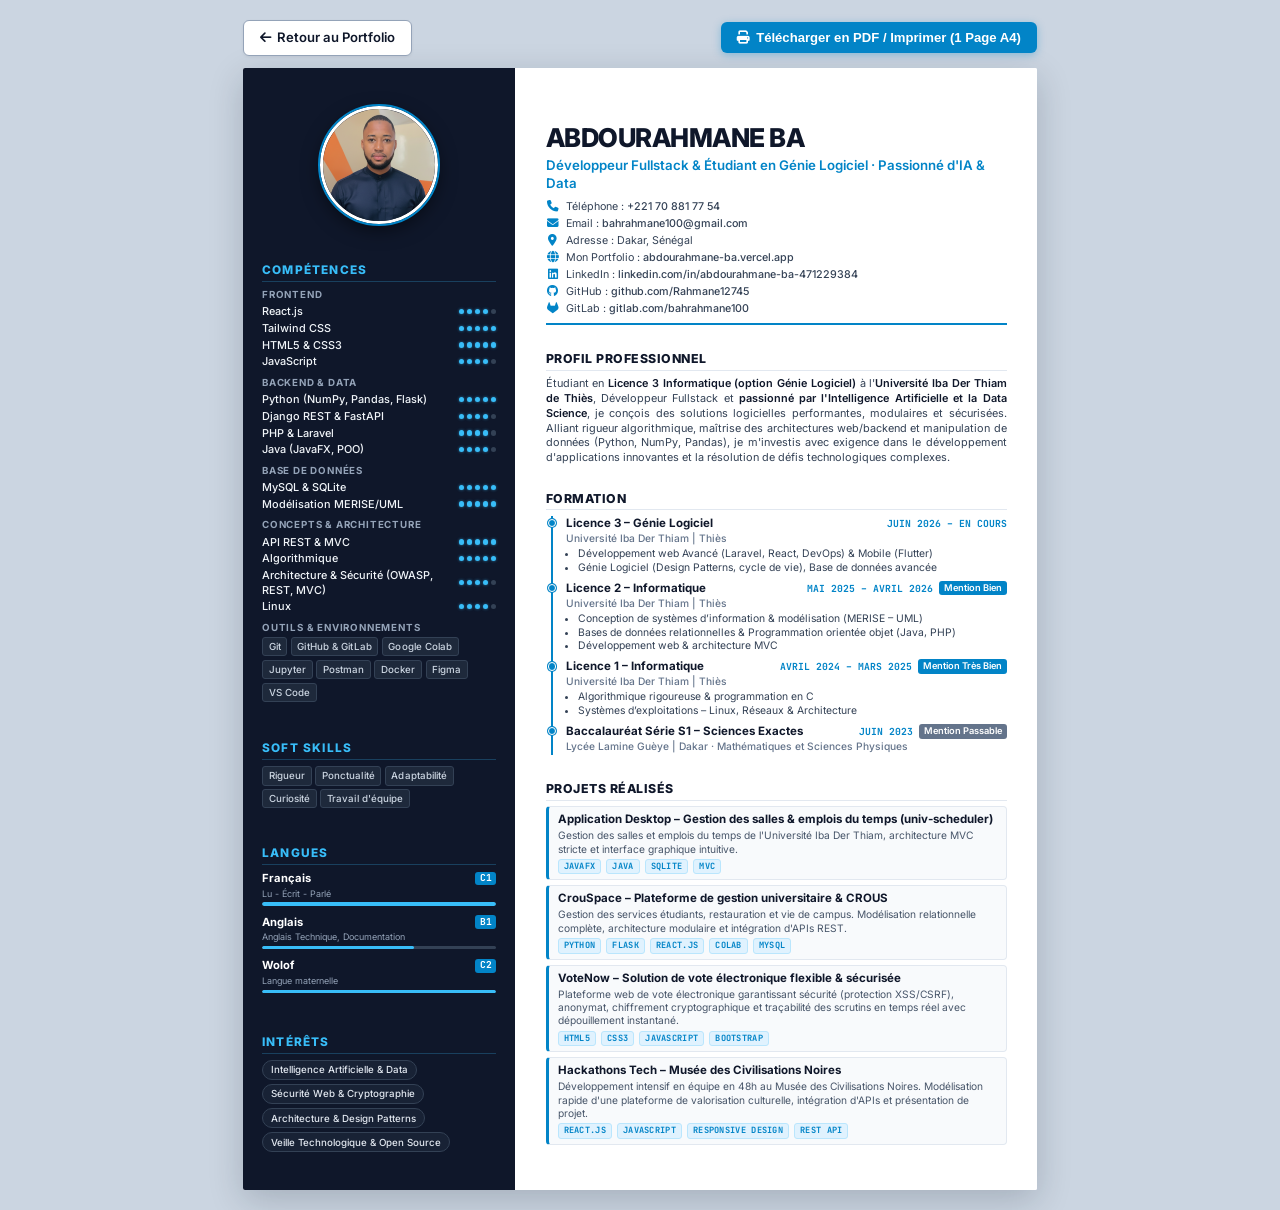
==== rah1.html @ ac7d67fc "Enhance CV and portfolio with Python NumPy/Pandas, AI & Data Science passion for Campus France" ====
<!DOCTYPE html>
<html lang="fr">
<head>
  <meta charset="UTF-8">
  <meta name="viewport" content="width=device-width, initial-scale=1.0">
  <title>CV — Abdourahmane Ba | Développeur Fullstack & Génie Logiciel</title>
  <link rel="preconnect" href="https://fonts.googleapis.com">
  <link rel="preconnect" href="https://fonts.gstatic.com" crossorigin>
  <link href="https://fonts.googleapis.com/css2?family=Inter:wght@300;400;500;600;700;800&family=JetBrains+Mono:wght@400;500;600&display=swap" rel="stylesheet">
  <link rel="stylesheet" href="https://cdnjs.cloudflare.com/ajax/libs/font-awesome/6.4.0/css/all.min.css">
  <link rel="stylesheet" href="rah1.css">
</head>
<body>

  <!-- Barre d'actions rapides (Non visible à l'impression) -->
  <aside class="no-print action-bar">
    <a href="index.html" class="action-btn back-btn"><i class="fas fa-arrow-left"></i> Retour au Portfolio</a>
    <button onclick="window.print()" class="action-btn print-btn"><i class="fas fa-print"></i> Télécharger en PDF / Imprimer (1 Page A4)</button>
  </aside>

  <!-- FEUILLE STRICTE FORMAT A4 (1 PAGE EXACTE) -->
  <div class="cv-page">
    
    <!-- ==================== COLONNE GAUCHE (SIDEBAR SOMBRE) ==================== -->
    <aside class="cv-sidebar">
      
      <!-- Photo de profil -->
      <div class="sidebar-photo-container">
        <img src="Gemini_Generated_Image_crycsicrycsicryc.png" alt="Photo de profil d'Abdourahmane Ba" class="sidebar-photo">
      </div>

      <!-- SECTION COMPÉTENCES -->
      <section class="sidebar-section">
        <h3 class="sidebar-title">COMPÉTENCES</h3>
        
        <!-- Frontend -->
        <div class="skill-category">
          <h4 class="category-title">FRONTEND</h4>
          <div class="skill-item">
            <span class="skill-name">React.js</span>
            <div class="skill-dots">
              <span class="dot filled"></span><span class="dot filled"></span><span class="dot filled"></span><span class="dot filled"></span><span class="dot"></span>
            </div>
          </div>
          <div class="skill-item">
            <span class="skill-name">Tailwind CSS</span>
            <div class="skill-dots">
              <span class="dot filled"></span><span class="dot filled"></span><span class="dot filled"></span><span class="dot filled"></span><span class="dot filled"></span>
            </div>
          </div>
          <div class="skill-item">
            <span class="skill-name">HTML5 & CSS3</span>
            <div class="skill-dots">
              <span class="dot filled"></span><span class="dot filled"></span><span class="dot filled"></span><span class="dot filled"></span><span class="dot filled"></span>
            </div>
          </div>
          <div class="skill-item">
            <span class="skill-name">JavaScript</span>
            <div class="skill-dots">
              <span class="dot filled"></span><span class="dot filled"></span><span class="dot filled"></span><span class="dot filled"></span><span class="dot"></span>
            </div>
          </div>
        </div>

        <!-- Backend -->
        <div class="skill-category">
          <h4 class="category-title">BACKEND &amp; DATA</h4>
          <div class="skill-item">
            <span class="skill-name">Python (NumPy, Pandas, Flask)</span>
            <div class="skill-dots">
              <span class="dot filled"></span><span class="dot filled"></span><span class="dot filled"></span><span class="dot filled"></span><span class="dot filled"></span>
            </div>
          </div>
          <div class="skill-item">
            <span class="skill-name">Django REST &amp; FastAPI</span>
            <div class="skill-dots">
              <span class="dot filled"></span><span class="dot filled"></span><span class="dot filled"></span><span class="dot filled"></span><span class="dot"></span>
            </div>
          </div>
          <div class="skill-item">
            <span class="skill-name">PHP &amp; Laravel</span>
            <div class="skill-dots">
              <span class="dot filled"></span><span class="dot filled"></span><span class="dot filled"></span><span class="dot filled"></span><span class="dot"></span>
            </div>
          </div>
          <div class="skill-item">
            <span class="skill-name">Java (JavaFX, POO)</span>
            <div class="skill-dots">
              <span class="dot filled"></span><span class="dot filled"></span><span class="dot filled"></span><span class="dot filled"></span><span class="dot"></span>
            </div>
          </div>
        </div>

        <!-- Base de données -->
        <div class="skill-category">
          <h4 class="category-title">BASE DE DONNÉES</h4>
          <div class="skill-item">
            <span class="skill-name">MySQL &amp; SQLite</span>
            <div class="skill-dots">
              <span class="dot filled"></span><span class="dot filled"></span><span class="dot filled"></span><span class="dot filled"></span><span class="dot filled"></span>
            </div>
          </div>
          <div class="skill-item">
            <span class="skill-name">Modélisation MERISE/UML</span>
            <div class="skill-dots">
              <span class="dot filled"></span><span class="dot filled"></span><span class="dot filled"></span><span class="dot filled"></span><span class="dot filled"></span>
            </div>
          </div>
        </div>

        <!-- Concepts & Architecture -->
        <div class="skill-category">
          <h4 class="category-title">CONCEPTS &amp; ARCHITECTURE</h4>
          <div class="skill-item">
            <span class="skill-name">API REST &amp; MVC</span>
            <div class="skill-dots">
              <span class="dot filled"></span><span class="dot filled"></span><span class="dot filled"></span><span class="dot filled"></span><span class="dot filled"></span>
            </div>
          </div>
          <div class="skill-item">
            <span class="skill-name">Algorithmique</span>
            <div class="skill-dots">
              <span class="dot filled"></span><span class="dot filled"></span><span class="dot filled"></span><span class="dot filled"></span><span class="dot filled"></span>
            </div>
          </div>
          <div class="skill-item">
            <span class="skill-name">Architecture &amp; Sécurité (OWASP, REST, MVC)</span>
            <div class="skill-dots">
              <span class="dot filled"></span><span class="dot filled"></span><span class="dot filled"></span><span class="dot filled"></span><span class="dot"></span>
            </div>
          </div>
          <div class="skill-item">
            <span class="skill-name">Linux</span>
            <div class="skill-dots">
              <span class="dot filled"></span><span class="dot filled"></span><span class="dot filled"></span><span class="dot filled"></span><span class="dot"></span>
            </div>
          </div>
        </div>

        <!-- Outils & Environnements -->
        <div class="skill-category">
          <h4 class="category-title">OUTILS &amp; ENVIRONNEMENTS</h4>
          <div class="tags-cloud">
            <span class="tag-pill">Git</span>
            <span class="tag-pill">GitHub &amp; GitLab</span>
            <span class="tag-pill">Google Colab</span>
            <span class="tag-pill">Jupyter</span>
            <span class="tag-pill">Postman</span>
            <span class="tag-pill">Docker</span>
            <span class="tag-pill">Figma</span>
            <span class="tag-pill">VS Code</span>
          </div>
        </div>
      </section>

      <!-- SECTION SOFT SKILLS -->
      <section class="sidebar-section">
        <h3 class="sidebar-title">SOFT SKILLS</h3>
        <div class="tags-cloud">
          <span class="tag-pill">Rigueur</span>
          <span class="tag-pill">Ponctualité</span>
          <span class="tag-pill">Adaptabilité</span>
          <span class="tag-pill">Curiosité</span>
          <span class="tag-pill">Travail d'équipe</span>
        </div>
      </section>

      <!-- SECTION LANGUES -->
      <section class="sidebar-section">
        <h3 class="sidebar-title">LANGUES</h3>
        <div class="lang-block">
          <div class="lang-top">
            <span class="lang-name">Français</span>
            <span class="lang-badge">C1</span>
          </div>
          <span class="lang-sub">Lu - Écrit - Parlé</span>
          <div class="lang-bar"><div class="lang-fill" style="width: 100%;"></div></div>
        </div>

        <div class="lang-block">
          <div class="lang-top">
            <span class="lang-name">Anglais</span>
            <span class="lang-badge">B1</span>
          </div>
          <span class="lang-sub">Anglais Technique, Documentation</span>
          <div class="lang-bar"><div class="lang-fill" style="width: 65%;"></div></div>
        </div>

        <div class="lang-block">
          <div class="lang-top">
            <span class="lang-name">Wolof</span>
            <span class="lang-badge">C2</span>
          </div>
          <span class="lang-sub">Langue maternelle</span>
          <div class="lang-bar"><div class="lang-fill" style="width: 100%;"></div></div>
        </div>
      </section>

      <!-- SECTION INTÉRÊTS -->
      <section class="sidebar-section">
        <h3 class="sidebar-title">INTÉRÊTS</h3>
        <div class="tags-cloud-oval">
          <span class="tag-oval">Intelligence Artificielle &amp; Data</span>
          <span class="tag-oval">Sécurité Web &amp; Cryptographie</span>
          <span class="tag-oval">Architecture &amp; Design Patterns</span>
          <span class="tag-oval">Veille Technologique &amp; Open Source</span>
        </div>
      </section>

    </aside>

    <!-- ==================== COLONNE DROITE (CONTENU BLANC) ==================== -->
    <main class="cv-main">
      
      <!-- EN-TÊTE DU CV -->
      <header class="cv-header">
        <h1 class="header-name">ABDOURAHMANE BA</h1>
        <h2 class="header-title">Développeur Fullstack &amp; Étudiant en Génie Logiciel · Passionné d'IA &amp; Data</h2>
        
        <div class="contact-list">
          <div class="contact-entry">
            <i class="fas fa-phone"></i>
            <span>Téléphone : <a href="tel:+221708817754">+221 70 881 77 54</a></span>
          </div>
          <div class="contact-entry">
            <i class="fas fa-envelope"></i>
            <span>Email : <a href="mailto:bahrahmane100@gmail.com">bahrahmane100@gmail.com</a></span>
          </div>
          <div class="contact-entry">
            <i class="fas fa-map-marker-alt"></i>
            <span>Adresse : Dakar, Sénégal</span>
          </div>
          <div class="contact-entry">
            <i class="fas fa-globe"></i>
            <span>Mon Portfolio : <a href="https://abdourahmane-ba.vercel.app" target="_blank" rel="noopener noreferrer">abdourahmane-ba.vercel.app</a></span>
          </div>
          <div class="contact-entry">
            <i class="fab fa-linkedin"></i>
            <span>LinkedIn : <a href="https://www.linkedin.com/in/abdourahmane-ba-471229384" target="_blank" rel="noopener noreferrer">linkedin.com/in/abdourahmane-ba-471229384</a></span>
          </div>
          <div class="contact-entry">
            <i class="fab fa-github"></i>
            <span>GitHub : <a href="https://github.com/Rahmane12745" target="_blank" rel="noopener noreferrer">github.com/Rahmane12745</a></span>
          </div>
          <div class="contact-entry">
            <i class="fab fa-gitlab"></i>
            <span>GitLab : <a href="https://gitlab.com/bahrahmane100" target="_blank" rel="noopener noreferrer">gitlab.com/bahrahmane100</a></span>
          </div>
        </div>
      </header>

      <!-- SECTION PROFIL PROFESSIONNEL -->
      <section class="main-section">
        <h3 class="main-section-title">PROFIL PROFESSIONNEL</h3>
        <p class="profil-text">
          Étudiant en <strong>Licence 3 Informatique (option Génie Logiciel)</strong> à l'<strong>Université Iba Der Thiam de Thiès</strong>, Développeur Fullstack et <strong>passionné par l'Intelligence Artificielle et la Data Science</strong>, je conçois des solutions logicielles performantes, modulaires et sécurisées. Alliant rigueur algorithmique, maîtrise des architectures web/backend et manipulation de données (Python, NumPy, Pandas), je m'investis avec exigence dans le développement d'applications innovantes et la résolution de défis technologiques complexes.
        </p>
      </section>

      <!-- SECTION FORMATION -->
      <section class="main-section">
        <h3 class="main-section-title">FORMATION</h3>
        <div class="timeline-tree">
          
          <!-- L3 -->
          <div class="tree-item">
            <div class="tree-bullet"></div>
            <div class="tree-header">
              <h4 class="tree-title">Licence 3 – Génie Logiciel</h4>
              <span class="tree-date">JUIN 2026 – EN COURS</span>
            </div>
            <span class="tree-school">Université Iba Der Thiam | Thiès</span>
            <ul class="tree-list">
              <li>Développement web Avancé (Laravel, React, DevOps) & Mobile (Flutter)</li>
              <li>Génie Logiciel (Design Patterns, cycle de vie), Base de données avancée</li>
            </ul>
          </div>

          <!-- L2 -->
          <div class="tree-item">
            <div class="tree-bullet"></div>
            <div class="tree-header">
              <h4 class="tree-title">Licence 2 – Informatique</h4>
              <div class="tree-right-info">
                <span class="tree-date">MAI 2025 – AVRIL 2026</span>
                <span class="badge-mention">Mention Bien</span>
              </div>
            </div>
            <span class="tree-school">Université Iba Der Thiam | Thiès</span>
            <ul class="tree-list">
              <li>Conception de systèmes d’information & modélisation (MERISE – UML)</li>
              <li>Bases de données relationnelles & Programmation orientée objet (Java, PHP)</li>
              <li>Développement web & architecture MVC</li>
            </ul>
          </div>

          <!-- L1 -->
          <div class="tree-item">
            <div class="tree-bullet"></div>
            <div class="tree-header">
              <h4 class="tree-title">Licence 1 – Informatique</h4>
              <div class="tree-right-info">
                <span class="tree-date">AVRIL 2024 – MARS 2025</span>
                <span class="badge-mention">Mention Très Bien</span>
              </div>
            </div>
            <span class="tree-school">Université Iba Der Thiam | Thiès</span>
            <ul class="tree-list">
              <li>Algorithmique rigoureuse & programmation en C</li>
              <li>Systèmes d’exploitations – Linux, Réseaux & Architecture</li>
            </ul>
          </div>

          <!-- BAC -->
          <div class="tree-item">
            <div class="tree-bullet"></div>
            <div class="tree-header">
              <h4 class="tree-title">Baccalauréat Série S1 – Sciences Exactes</h4>
              <div class="tree-right-info">
                <span class="tree-date">JUIN 2023</span>
                <span class="badge-mention badge-passable">Mention Passable</span>
              </div>
            </div>
            <span class="tree-school">Lycée Lamine Guèye | Dakar · Mathématiques et Sciences Physiques</span>
          </div>

        </div>
      </section>

      <!-- SECTION PROJETS RÉALISÉS -->
      <section class="main-section">
        <h3 class="main-section-title">PROJETS RÉALISÉS</h3>
        <div class="projects-list">
          
          <!-- Projet 1: univ-scheduler -->
          <div class="project-box">
            <h4 class="project-title">Application Desktop – Gestion des salles & emplois du temps (univ-scheduler)</h4>
            <p class="project-desc">
              Gestion des salles et emplois du temps de l'Université Iba Der Thiam, architecture MVC stricte et interface graphique intuitive.
            </p>
            <div class="project-tags">
              <span class="tech-tag">JAVAFX</span>
              <span class="tech-tag">JAVA</span>
              <span class="tech-tag">SQLITE</span>
              <span class="tech-tag">MVC</span>
            </div>
          </div>

          <!-- Projet 2: CrouSpace -->
          <div class="project-box">
            <h4 class="project-title">CrouSpace – Plateforme de gestion universitaire & CROUS</h4>
            <p class="project-desc">
              Gestion des services étudiants, restauration et vie de campus. Modélisation relationnelle complète, architecture modulaire et intégration d'APIs REST.
            </p>
            <div class="project-tags">
              <span class="tech-tag">PYTHON</span>
              <span class="tech-tag">FLASK</span>
              <span class="tech-tag">REACT.JS</span>
              <span class="tech-tag">COLAB</span>
              <span class="tech-tag">MYSQL</span>
            </div>
          </div>

          <!-- Projet 3: VoteNow -->
          <div class="project-box">
            <h4 class="project-title">VoteNow – Solution de vote électronique flexible &amp; sécurisée</h4>
            <p class="project-desc">
              Plateforme web de vote électronique garantissant sécurité (protection XSS/CSRF), anonymat, chiffrement cryptographique et traçabilité des scrutins en temps réel avec dépouillement instantané.
            </p>
            <div class="project-tags">
              <span class="tech-tag">HTML5</span>
              <span class="tech-tag">CSS3</span>
              <span class="tech-tag">JAVASCRIPT</span>
              <span class="tech-tag">BOOTSTRAP</span>
            </div>
          </div>

          <!-- Projet 4: Hackathon -->
          <div class="project-box">
            <h4 class="project-title">Hackathons Tech – Musée des Civilisations Noires</h4>
            <p class="project-desc">
              Développement intensif en équipe en 48h au Musée des Civilisations Noires. Modélisation rapide d'une plateforme de valorisation culturelle, intégration d'APIs et présentation de projet.
            </p>
            <div class="project-tags">
              <span class="tech-tag">REACT.JS</span>
              <span class="tech-tag">JAVASCRIPT</span>
              <span class="tech-tag">RESPONSIVE DESIGN</span>
              <span class="tech-tag">REST API</span>
            </div>
          </div>

        </div>
      </section>

    </main>

  </div>

  <script>
    // Déclenchement automatique du téléchargement PDF / impression si ?print=true
    if (window.location.search.includes('print=true') || window.location.search.includes('download=true')) {
      window.addEventListener('load', () => {
        setTimeout(() => {
          window.print();
        }, 300);
      });
    }
  </script>
</body>
</html>
---- rah1.css ----
/* ==========================================================
   CV PROFESSIONNEL A4 EXACT (1 PAGE) — ABDOURAHMANE BA
   Design 100% calqué sur le template de référence (Amacodou)
   Palette : Bleu & Blanc (#0f172a, #0284c7, #38bdf8, #ffffff)
   ========================================================== */

* {
  margin: 0;
  padding: 0;
  box-sizing: border-box;
}

@page {
  size: A4 portrait;
  margin: 0;
}

body {
  font-family: 'Inter', -apple-system, BlinkMacSystemFont, 'Segoe UI', Roboto, sans-serif;
  background-color: #cbd5e1;
  color: #1e293b;
  line-height: 1.35;
  padding: 20px 10px;
  -webkit-font-smoothing: antialiased;
}

/* ===== BARRE D'ACTIONS RAPIDES (Non imprimable) ===== */
.action-bar {
  width: 210mm;
  max-width: 100%;
  margin: 0 auto 12px auto;
  display: flex;
  justify-content: space-between;
  align-items: center;
  gap: 10px;
}

.action-btn {
  display: inline-flex;
  align-items: center;
  gap: 6px;
  padding: 8px 16px;
  font-size: 0.82rem;
  font-weight: 600;
  border-radius: 6px;
  text-decoration: none;
  cursor: pointer;
  transition: all 0.2s ease;
  border: none;
}

.back-btn {
  background: #ffffff;
  color: #0f172a;
  border: 1px solid #94a3b8;
  box-shadow: 0 1px 3px rgba(0,0,0,0.06);
}

.back-btn:hover {
  background: #f8fafc;
  color: #0284c7;
  border-color: #0284c7;
}

.print-btn {
  background: #0284c7;
  color: #ffffff;
  box-shadow: 0 2px 8px rgba(2, 132, 199, 0.35);
}

.print-btn:hover {
  background: #0369a1;
}

/* ===== CONTENEUR PRINCIPAL DU CV (STRICT FORMAT A4) ===== */
.cv-page {
  width: 210mm;
  height: 297mm;
  min-height: 297mm;
  max-height: 297mm;
  margin: 0 auto;
  background: #ffffff;
  border-radius: 2px;
  overflow: hidden;
  box-shadow: 0 10px 35px rgba(15, 23, 42, 0.2);
  display: flex;
  box-sizing: border-box;
}

/* ==========================================================
   COLONNE GAUCHE : SIDEBAR SOMBRE (72mm)
   ========================================================== */
.cv-sidebar {
  width: 72mm;
  height: 297mm;
  background: #0f172a;
  color: #ffffff;
  padding: 10mm 5mm 10mm 5mm;
  display: flex;
  flex-direction: column;
  justify-content: space-between;
  flex-shrink: 0;
  box-sizing: border-box;
}

/* Photo de profil */
.sidebar-photo-container {
  display: flex;
  justify-content: center;
  margin-bottom: 2px;
}

.sidebar-photo {
  width: 118px;
  height: 118px;
  object-fit: cover;
  border-radius: 50%;
  border: 3.5px solid #ffffff;
  outline: 2.5px solid #0284c7;
  box-shadow: 0 6px 18px rgba(0, 0, 0, 0.5);
}

/* Titres de sections Sidebar */
.sidebar-section {
  display: flex;
  flex-direction: column;
  gap: 5px;
}

.sidebar-title {
  font-size: 0.74rem;
  font-weight: 800;
  letter-spacing: 1.2px;
  color: #38bdf8;
  text-transform: uppercase;
  border-bottom: 1px solid rgba(56, 189, 248, 0.25);
  padding-bottom: 2px;
  margin-bottom: 1px;
}

/* Sous-catégories de compétences */
.skill-category {
  display: flex;
  flex-direction: column;
  gap: 2px;
  margin-bottom: 2px;
}

.category-title {
  font-size: 0.61rem;
  font-weight: 700;
  color: #94a3b8;
  letter-spacing: 0.8px;
  text-transform: uppercase;
  margin-bottom: 1px;
}

.skill-item {
  display: flex;
  justify-content: space-between;
  align-items: center;
}

.skill-name {
  font-size: 0.68rem;
  font-weight: 500;
  color: #f1f5f9;
}

.skill-dots {
  display: flex;
  gap: 2.5px;
  align-items: center;
}

.dot {
  width: 5.5px;
  height: 5.5px;
  border-radius: 50%;
  background: #334155;
}

.dot.filled {
  background: #38bdf8;
  box-shadow: 0 0 3px rgba(56, 189, 248, 0.6);
}

/* Outils & Soft Skills tags */
.tags-cloud {
  display: flex;
  flex-wrap: wrap;
  gap: 3.5px;
}

.tag-pill {
  background: #1e293b;
  border: 1px solid #334155;
  color: #cbd5e1;
  font-size: 0.61rem;
  font-weight: 500;
  padding: 2px 5.5px;
  border-radius: 3px;
  letter-spacing: 0.1px;
}

/* Langues avec jauges */
.lang-block {
  display: flex;
  flex-direction: column;
  gap: 1.5px;
  margin-bottom: 4px;
}

.lang-top {
  display: flex;
  justify-content: space-between;
  align-items: center;
}

.lang-name {
  font-size: 0.70rem;
  font-weight: 700;
  color: #ffffff;
}

.lang-badge {
  background: #0284c7;
  color: #ffffff;
  font-size: 0.60rem;
  font-weight: 700;
  padding: 0.5px 4.5px;
  border-radius: 3px;
  font-family: 'JetBrains Mono', monospace;
}

.lang-sub {
  font-size: 0.56rem;
  color: #94a3b8;
}

.lang-bar {
  width: 100%;
  height: 3.5px;
  background: #334155;
  border-radius: 2px;
  overflow: hidden;
  margin-top: 1px;
}

.lang-fill {
  height: 100%;
  background: #38bdf8;
  border-radius: 2px;
}

/* Intérêts ovales */
.tags-cloud-oval {
  display: flex;
  flex-wrap: wrap;
  gap: 4px;
}

.tag-oval {
  background: rgba(30, 41, 59, 0.65);
  border: 1px solid #334155;
  color: #e2e8f0;
  font-size: 0.61rem;
  font-weight: 500;
  padding: 2.5px 8px;
  border-radius: 20px;
}

/* ==========================================================
   COLONNE DROITE : CONTENU BLANC (138mm)
   ========================================================== */
.cv-main {
  width: 138mm;
  height: 297mm;
  background: #ffffff;
  padding: 14mm 8mm 12mm 8mm;
  display: flex;
  flex-direction: column;
  justify-content: space-between;
  box-sizing: border-box;
}

/* Header Profil */
.cv-header {
  border-bottom: 2px solid #0284c7;
  padding-bottom: 7px;
}

.header-name {
  font-size: 1.62rem;
  font-weight: 800;
  color: #0f172a;
  letter-spacing: -0.5px;
  margin-bottom: 1.5px;
}

.header-title {
  font-size: 0.83rem;
  font-weight: 600;
  color: #0284c7;
  margin-bottom: 7px;
}

.contact-list {
  display: flex;
  flex-direction: column;
  gap: 2.5px;
}

.contact-entry {
  display: flex;
  align-items: center;
  gap: 6px;
  font-size: 0.67rem;
  color: #334155;
  white-space: nowrap;
}

.contact-entry i {
  color: #0284c7;
  font-size: 0.72rem;
  width: 14px;
  text-align: center;
  flex-shrink: 0;
}

.contact-entry a {
  color: #334155;
  text-decoration: none;
  font-weight: 500;
}

.contact-entry a:hover {
  color: #0284c7;
  text-decoration: underline;
}

/* Titres de sections Principales */
.main-section {
  display: flex;
  flex-direction: column;
  gap: 4.5px;
}

.main-section-title {
  font-size: 0.77rem;
  font-weight: 800;
  color: #0f172a;
  letter-spacing: 0.5px;
  text-transform: uppercase;
  border-bottom: 1px solid #e2e8f0;
  padding-bottom: 2px;
  margin-bottom: 1px;
}

.profil-text {
  font-size: 0.68rem;
  line-height: 1.36;
  color: #334155;
  text-align: justify;
}

.profil-text strong {
  color: #0f172a;
  font-weight: 600;
}

/* Arbre de Formation (Timeline) */
.timeline-tree {
  border-left: 2px solid #0284c7;
  margin-left: 5px;
  padding-left: 13px;
  display: flex;
  flex-direction: column;
  gap: 6.5px;
}

.tree-item {
  position: relative;
}

.tree-bullet {
  position: absolute;
  left: -18px;
  top: 3px;
  width: 8.5px;
  height: 8.5px;
  border-radius: 50%;
  background: #0284c7;
  border: 1.5px solid #ffffff;
  box-shadow: 0 0 0 1px #0284c7;
}

.tree-header {
  display: flex;
  justify-content: space-between;
  align-items: baseline;
  gap: 6px;
}

.tree-title {
  font-size: 0.72rem;
  font-weight: 700;
  color: #0f172a;
}

.tree-right-info {
  display: flex;
  align-items: center;
  gap: 6px;
}

.tree-date {
  font-size: 0.61rem;
  font-weight: 700;
  color: #0284c7;
  font-family: 'JetBrains Mono', monospace;
  text-transform: uppercase;
}

.badge-mention {
  background: #0284c7;
  color: #ffffff;
  font-size: 0.58rem;
  font-weight: 600;
  padding: 1px 5px;
  border-radius: 3px;
}

.badge-mention.badge-passable {
  background: #64748b;
}

.tree-school {
  font-size: 0.64rem;
  color: #64748b;
  font-weight: 500;
  display: block;
  margin: 0.5px 0 1.5px 0;
}

.tree-list {
  margin: 0;
  padding-left: 12px;
  font-size: 0.65rem;
  color: #334155;
  line-height: 1.3;
}

/* Liste des Projets & Réalisations */
.projects-list {
  display: flex;
  flex-direction: column;
  gap: 5px;
}

.project-box {
  background: #f8fafc;
  border: 1px solid #e2e8f0;
  border-left: 3px solid #0284c7;
  border-radius: 4px;
  padding: 5px 9px;
}

.project-title {
  font-size: 0.72rem;
  font-weight: 700;
  color: #0f172a;
  margin-bottom: 1.5px;
}

.project-desc {
  font-size: 0.64rem;
  color: #475569;
  line-height: 1.3;
  margin-bottom: 3px;
}

.project-tags {
  display: flex;
  flex-wrap: wrap;
  gap: 5px;
  margin-top: 3px;
}

.tech-tag {
  background: #e0f2fe;
  color: #0284c7;
  border: 1px solid #bae6fd;
  font-size: 0.54rem;
  font-weight: 700;
  font-family: 'JetBrains Mono', monospace;
  padding: 1px 5px;
  border-radius: 3px;
  letter-spacing: 0.3px;
  display: inline-flex;
  align-items: center;
}

/* ==========================================================
   STYLES D'IMPRESSION & EXPORT PDF (@media print)
   Garantit 1 PAGE EXACTE SANS AUCUN DÉPHASAGE
   ========================================================== */
@media print {
  html, body {
    width: 210mm !important;
    height: 297mm !important;
    margin: 0 !important;
    padding: 0 !important;
    background: #ffffff !important;
  }
  .no-print {
    display: none !important;
  }
  .cv-page {
    width: 210mm !important;
    height: 297mm !important;
    min-height: 297mm !important;
    max-height: 297mm !important;
    box-shadow: none !important;
    border-radius: 0 !important;
    margin: 0 !important;
    padding: 0 !important;
    display: flex !important;
    overflow: hidden !important;
    page-break-after: avoid !important;
    page-break-inside: avoid !important;
  }
  .cv-sidebar {
    width: 72mm !important;
    height: 297mm !important;
    min-height: 297mm !important;
    box-sizing: border-box !important;
    -webkit-print-color-adjust: exact !important;
    print-color-adjust: exact !important;
  }
  .cv-main {
    width: 138mm !important;
    height: 297mm !important;
    min-height: 297mm !important;
    box-sizing: border-box !important;
    -webkit-print-color-adjust: exact !important;
    print-color-adjust: exact !important;
  }
  .project-box, .tech-tag, .tag-pill, .tag-oval, .badge-mention, .lang-badge, .lang-fill, .dot.filled {
    -webkit-print-color-adjust: exact !important;
    print-color-adjust: exact !important;
  }
}

/* ==========================================================
   RESPONSIVE SMARTPHONE & TABLETTE (@media screen)
   ========================================================== */
@media screen and (max-width: 800px) {
  body {
    padding: 10px;
    height: auto;
  }
  .cv-page {
    width: 100%;
    height: auto;
    max-height: none;
    flex-direction: column;
    box-shadow: 0 4px 16px rgba(0, 0, 0, 0.1);
  }
  .cv-sidebar, .cv-main {
    width: 100%;
    height: auto;
  }
}
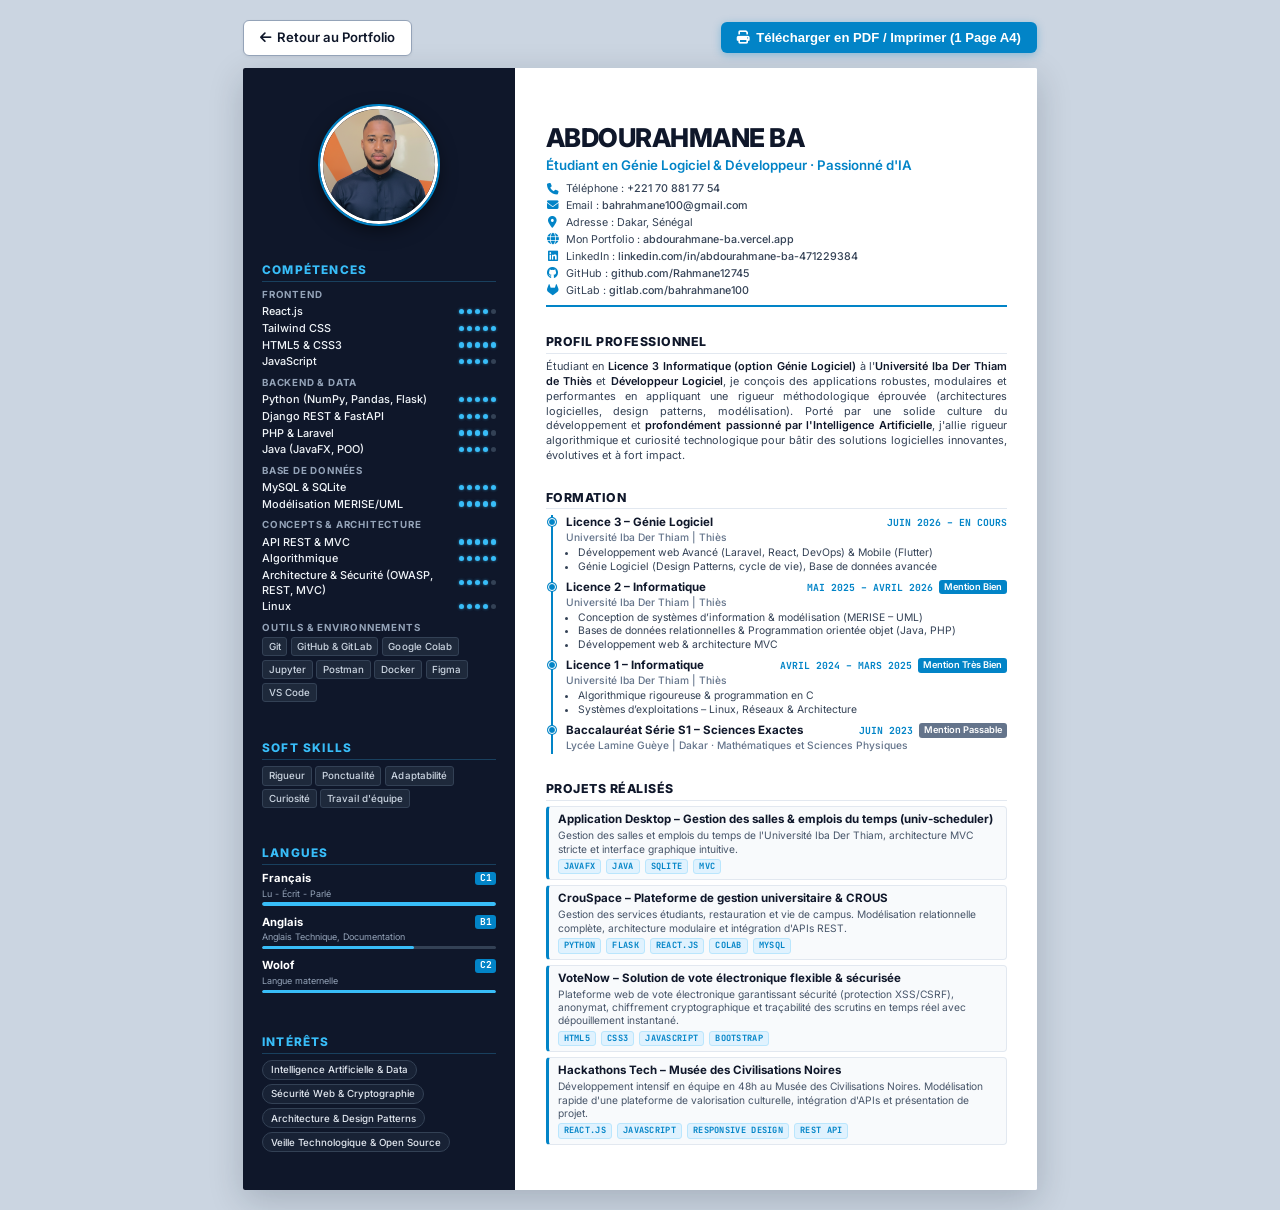
==== commit 8c899e63: "Refine professional profile: Software Developer & Software Engineering student passionate about AI f" ====
--- a/rah1.html
+++ b/rah1.html
@@ -215,7 +215,7 @@
       <!-- EN-TÊTE DU CV -->
       <header class="cv-header">
         <h1 class="header-name">ABDOURAHMANE BA</h1>
-        <h2 class="header-title">Développeur Fullstack &amp; Étudiant en Génie Logiciel · Passionné d'IA &amp; Data</h2>
+        <h2 class="header-title">Étudiant en Génie Logiciel &amp; Développeur · Passionné d'IA</h2>
         
         <div class="contact-list">
           <div class="contact-entry">
@@ -253,7 +253,7 @@
       <section class="main-section">
         <h3 class="main-section-title">PROFIL PROFESSIONNEL</h3>
         <p class="profil-text">
-          Étudiant en <strong>Licence 3 Informatique (option Génie Logiciel)</strong> à l'<strong>Université Iba Der Thiam de Thiès</strong>, Développeur Fullstack et <strong>passionné par l'Intelligence Artificielle et la Data Science</strong>, je conçois des solutions logicielles performantes, modulaires et sécurisées. Alliant rigueur algorithmique, maîtrise des architectures web/backend et manipulation de données (Python, NumPy, Pandas), je m'investis avec exigence dans le développement d'applications innovantes et la résolution de défis technologiques complexes.
+          Étudiant en <strong>Licence 3 Informatique (option Génie Logiciel)</strong> à l'<strong>Université Iba Der Thiam de Thiès</strong> et <strong>Développeur Logiciel</strong>, je conçois des applications robustes, modulaires et performantes en appliquant une rigueur méthodologique éprouvée (architectures logicielles, design patterns, modélisation). Porté par une solide culture du développement et <strong>profondément passionné par l'Intelligence Artificielle</strong>, j'allie rigueur algorithmique et curiosité technologique pour bâtir des solutions logicielles innovantes, évolutives et à fort impact.
         </p>
       </section>
 
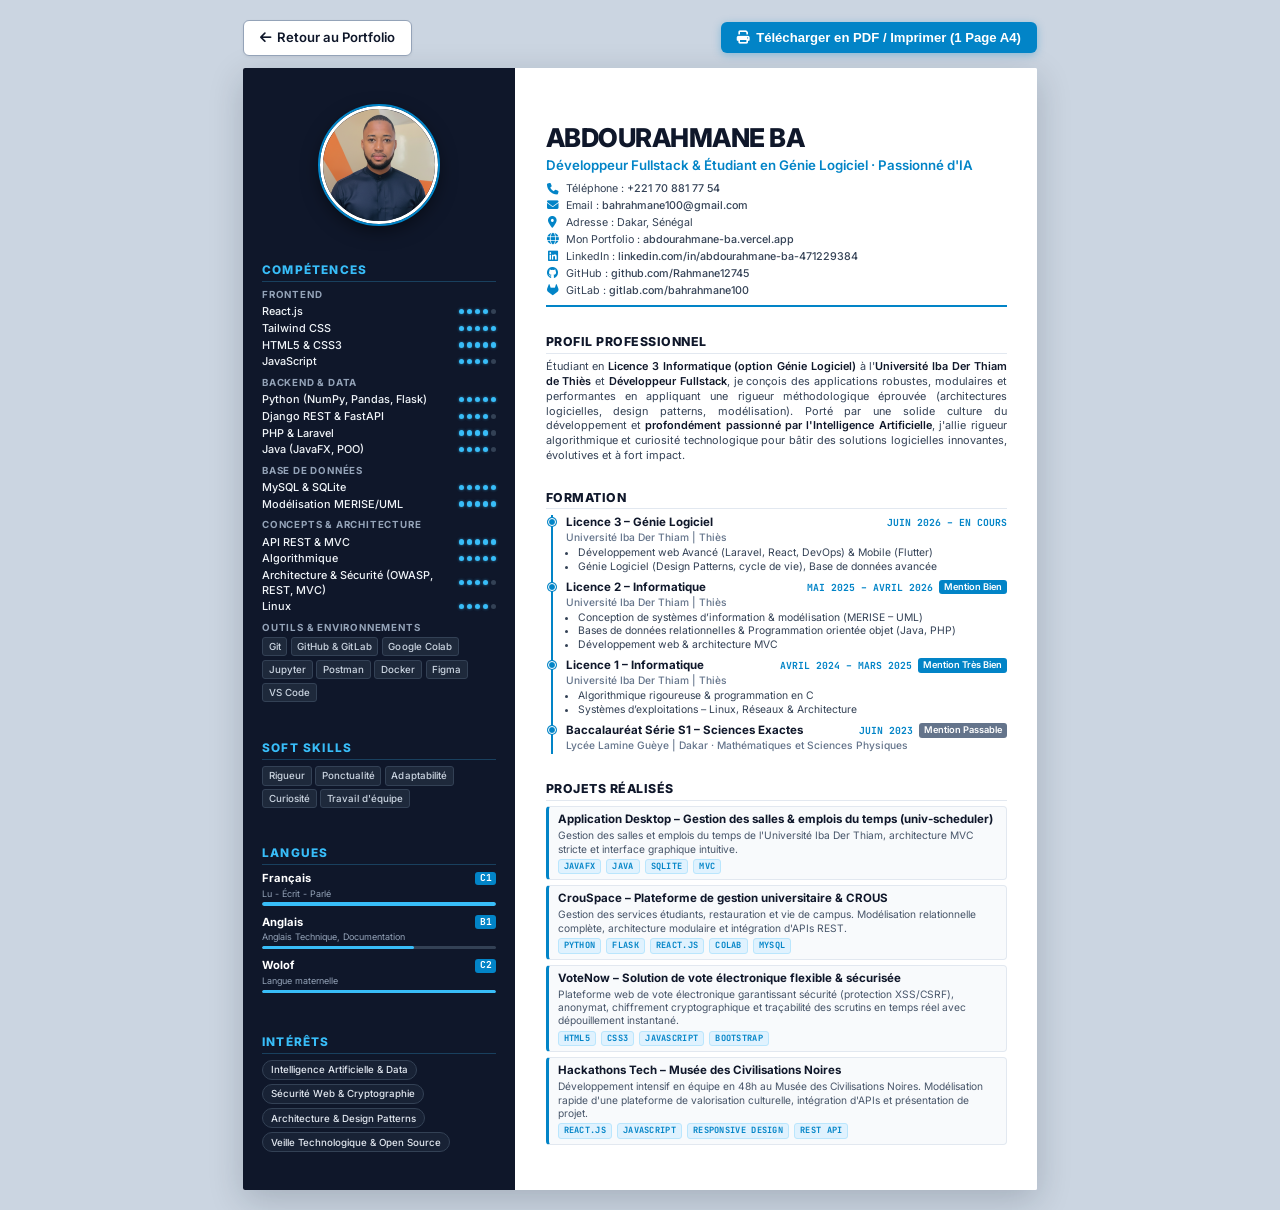
==== commit e32d59b0: "Reinstate Développeur Fullstack in CV and portfolio" ====
--- a/rah1.html
+++ b/rah1.html
@@ -215,7 +215,7 @@
       <!-- EN-TÊTE DU CV -->
       <header class="cv-header">
         <h1 class="header-name">ABDOURAHMANE BA</h1>
-        <h2 class="header-title">Étudiant en Génie Logiciel &amp; Développeur · Passionné d'IA</h2>
+        <h2 class="header-title">Développeur Fullstack &amp; Étudiant en Génie Logiciel · Passionné d'IA</h2>
         
         <div class="contact-list">
           <div class="contact-entry">
@@ -253,7 +253,7 @@
       <section class="main-section">
         <h3 class="main-section-title">PROFIL PROFESSIONNEL</h3>
         <p class="profil-text">
-          Étudiant en <strong>Licence 3 Informatique (option Génie Logiciel)</strong> à l'<strong>Université Iba Der Thiam de Thiès</strong> et <strong>Développeur Logiciel</strong>, je conçois des applications robustes, modulaires et performantes en appliquant une rigueur méthodologique éprouvée (architectures logicielles, design patterns, modélisation). Porté par une solide culture du développement et <strong>profondément passionné par l'Intelligence Artificielle</strong>, j'allie rigueur algorithmique et curiosité technologique pour bâtir des solutions logicielles innovantes, évolutives et à fort impact.
+          Étudiant en <strong>Licence 3 Informatique (option Génie Logiciel)</strong> à l'<strong>Université Iba Der Thiam de Thiès</strong> et <strong>Développeur Fullstack</strong>, je conçois des applications robustes, modulaires et performantes en appliquant une rigueur méthodologique éprouvée (architectures logicielles, design patterns, modélisation). Porté par une solide culture du développement et <strong>profondément passionné par l'Intelligence Artificielle</strong>, j'allie rigueur algorithmique et curiosité technologique pour bâtir des solutions logicielles innovantes, évolutives et à fort impact.
         </p>
       </section>
 
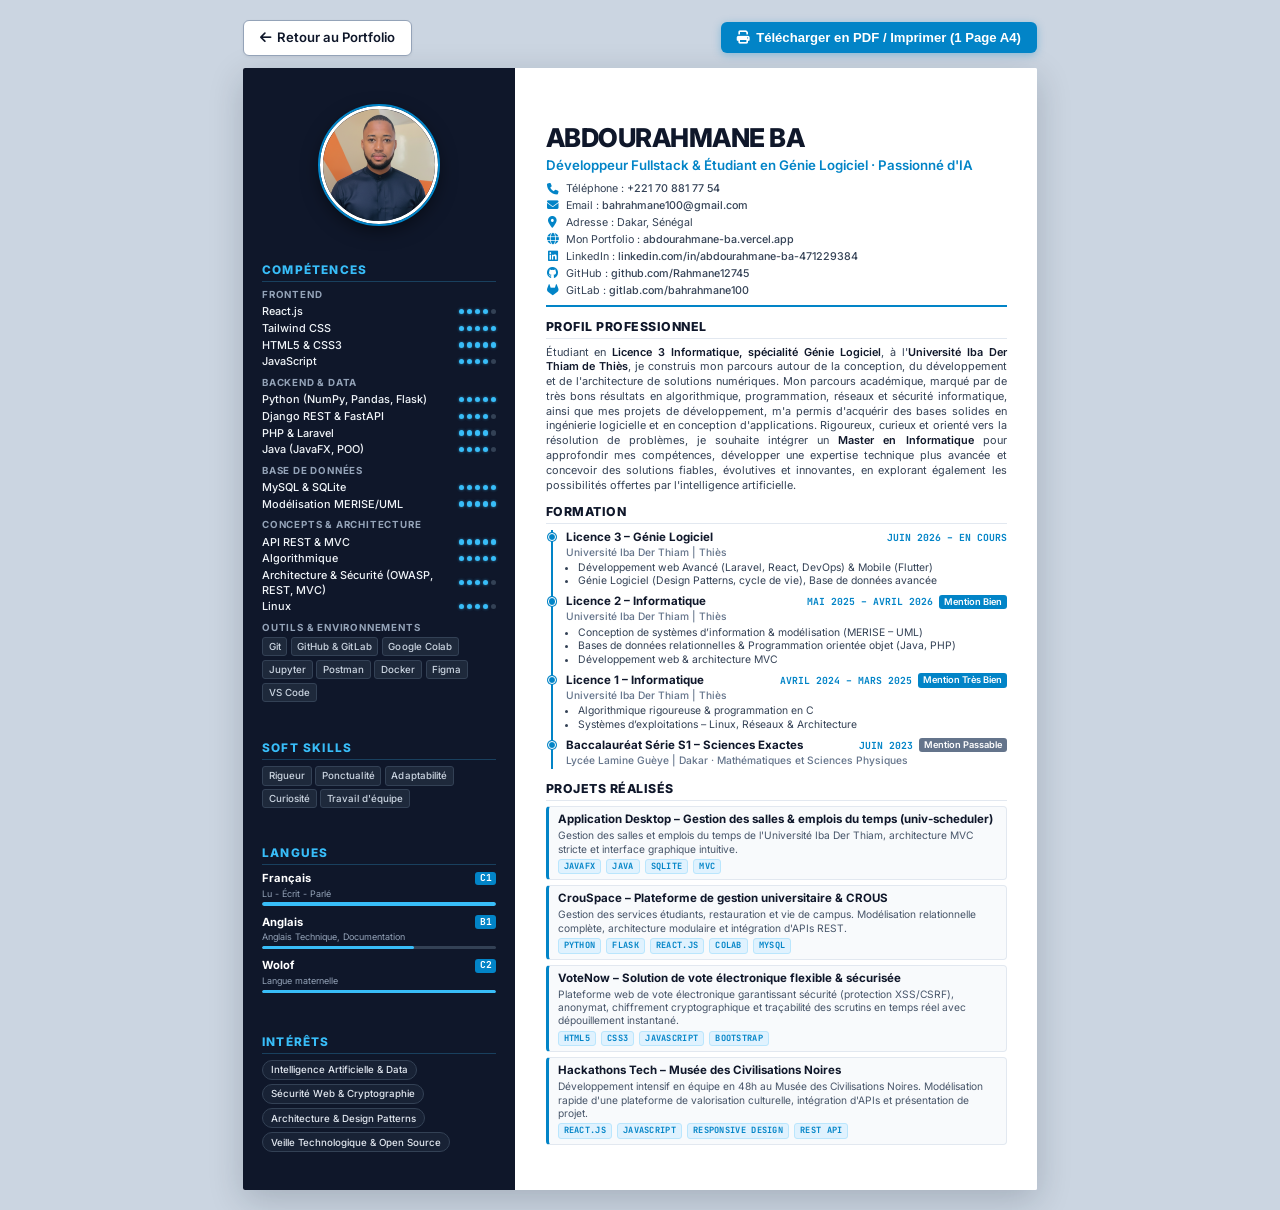
==== commit 76fc7fbb: "Update official PROFIL text for Campus France Master application" ====
--- a/rah1.html
+++ b/rah1.html
@@ -253,7 +253,7 @@
       <section class="main-section">
         <h3 class="main-section-title">PROFIL PROFESSIONNEL</h3>
         <p class="profil-text">
-          Étudiant en <strong>Licence 3 Informatique (option Génie Logiciel)</strong> à l'<strong>Université Iba Der Thiam de Thiès</strong> et <strong>Développeur Fullstack</strong>, je conçois des applications robustes, modulaires et performantes en appliquant une rigueur méthodologique éprouvée (architectures logicielles, design patterns, modélisation). Porté par une solide culture du développement et <strong>profondément passionné par l'Intelligence Artificielle</strong>, j'allie rigueur algorithmique et curiosité technologique pour bâtir des solutions logicielles innovantes, évolutives et à fort impact.
+          Étudiant en <strong>Licence 3 Informatique, spécialité Génie Logiciel</strong>, à l'<strong>Université Iba Der Thiam de Thiès</strong>, je construis mon parcours autour de la conception, du développement et de l'architecture de solutions numériques. Mon parcours académique, marqué par de très bons résultats en algorithmique, programmation, réseaux et sécurité informatique, ainsi que mes projets de développement, m'a permis d'acquérir des bases solides en ingénierie logicielle et en conception d'applications. Rigoureux, curieux et orienté vers la résolution de problèmes, je souhaite intégrer un <strong>Master en Informatique</strong> pour approfondir mes compétences, développer une expertise technique plus avancée et concevoir des solutions fiables, évolutives et innovantes, en explorant également les possibilités offertes par l'intelligence artificielle.
         </p>
       </section>
 
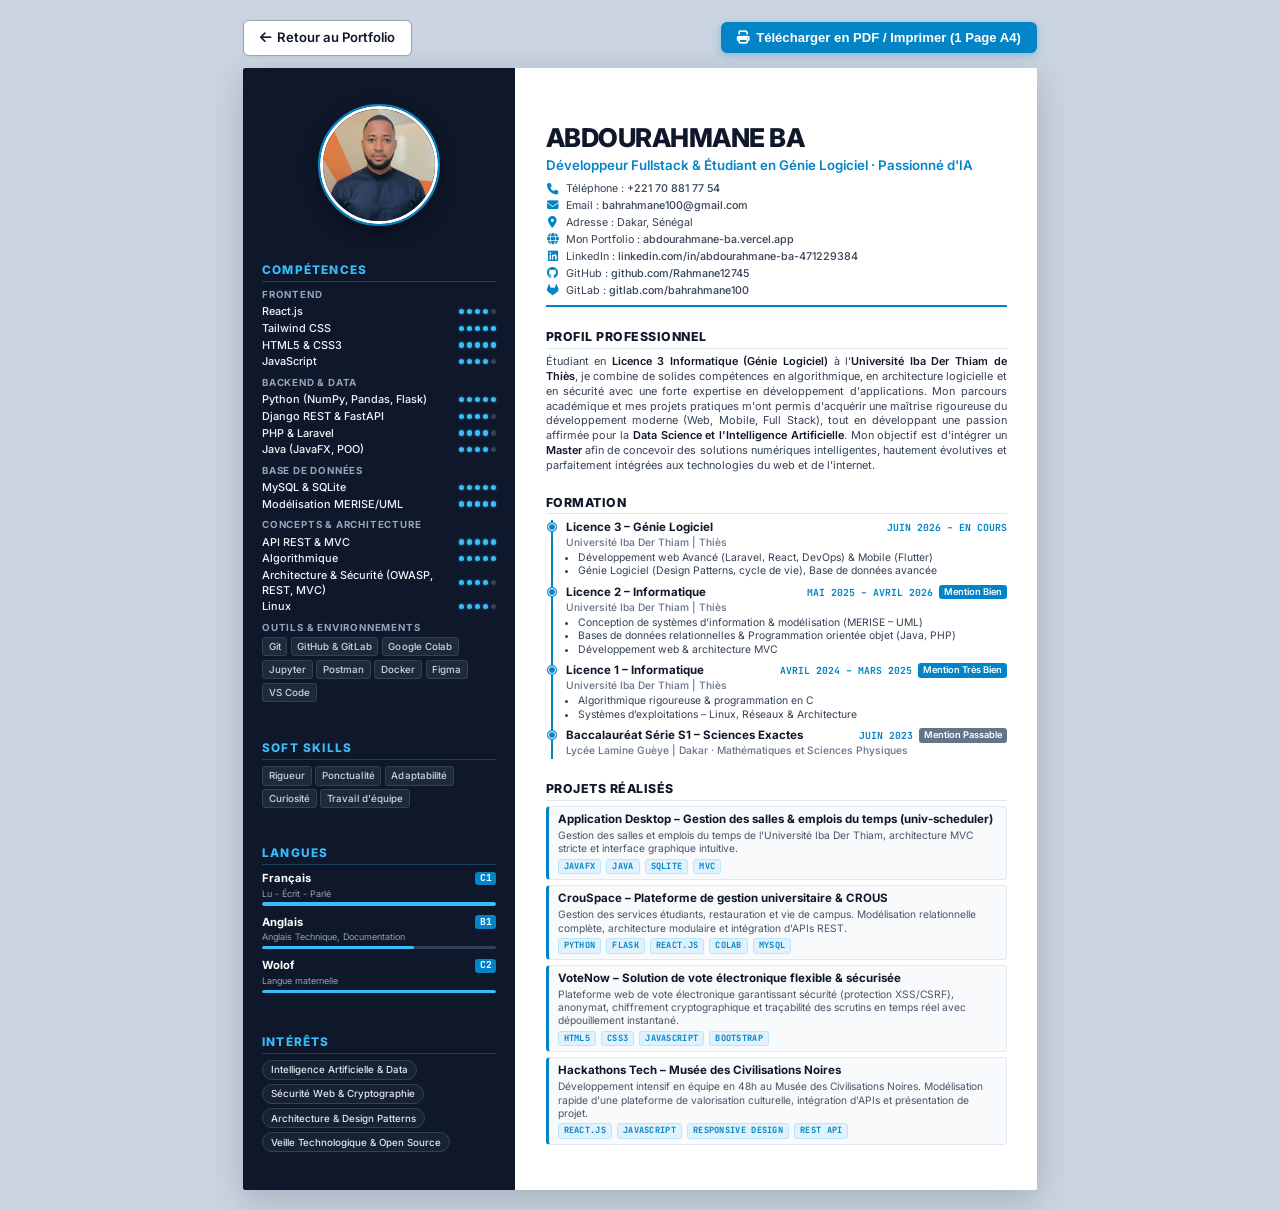
==== commit 4f0df341: "Update PROFIL with sharpened software engineering and AI/Data Science trajectory" ====
--- a/rah1.html
+++ b/rah1.html
@@ -253,7 +253,7 @@
       <section class="main-section">
         <h3 class="main-section-title">PROFIL PROFESSIONNEL</h3>
         <p class="profil-text">
-          Étudiant en <strong>Licence 3 Informatique, spécialité Génie Logiciel</strong>, à l'<strong>Université Iba Der Thiam de Thiès</strong>, je construis mon parcours autour de la conception, du développement et de l'architecture de solutions numériques. Mon parcours académique, marqué par de très bons résultats en algorithmique, programmation, réseaux et sécurité informatique, ainsi que mes projets de développement, m'a permis d'acquérir des bases solides en ingénierie logicielle et en conception d'applications. Rigoureux, curieux et orienté vers la résolution de problèmes, je souhaite intégrer un <strong>Master en Informatique</strong> pour approfondir mes compétences, développer une expertise technique plus avancée et concevoir des solutions fiables, évolutives et innovantes, en explorant également les possibilités offertes par l'intelligence artificielle.
+          Étudiant en <strong>Licence 3 Informatique (Génie Logiciel)</strong> à l'<strong>Université Iba Der Thiam de Thiès</strong>, je combine de solides compétences en algorithmique, en architecture logicielle et en sécurité avec une forte expertise en développement d'applications. Mon parcours académique et mes projets pratiques m'ont permis d'acquérir une maîtrise rigoureuse du développement moderne (Web, Mobile, Full Stack), tout en développant une passion affirmée pour la <strong>Data Science et l'Intelligence Artificielle</strong>. Mon objectif est d'intégrer un <strong>Master</strong> afin de concevoir des solutions numériques intelligentes, hautement évolutives et parfaitement intégrées aux technologies du web et de l'internet.
         </p>
       </section>
 
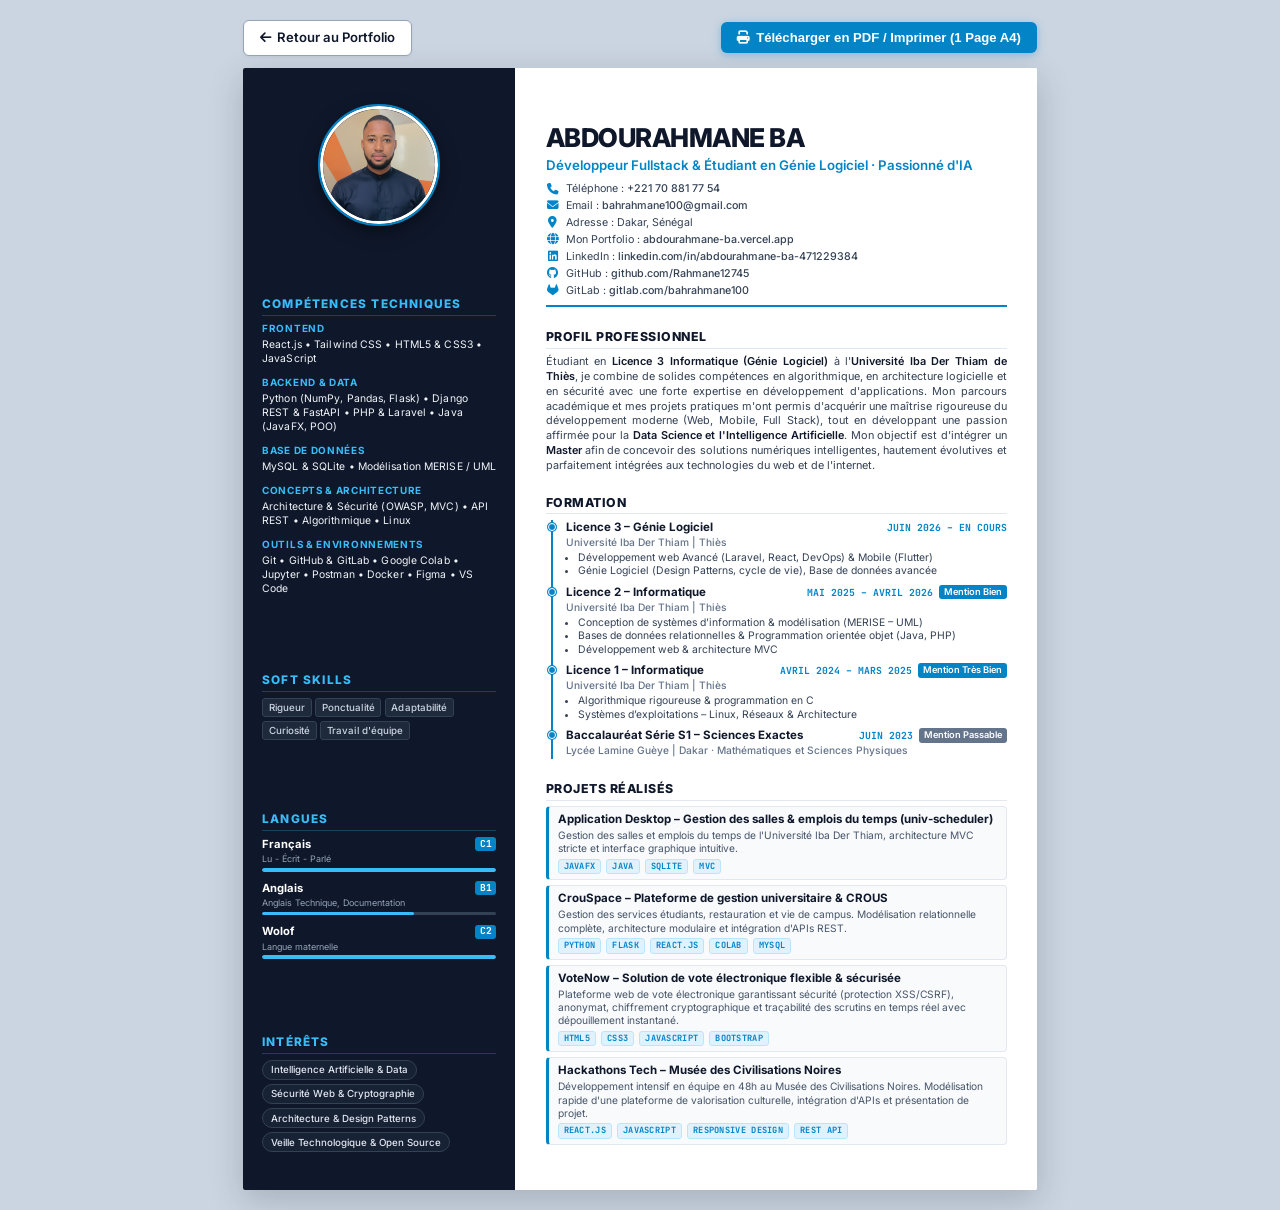
==== commit c067ba72: "Transform skills section into clean textual lists with bullets (no gauges/dots) for Master applicati" ====
--- a/rah1.html
+++ b/rah1.html
@@ -31,125 +31,36 @@
 
       <!-- SECTION COMPÉTENCES -->
       <section class="sidebar-section">
-        <h3 class="sidebar-title">COMPÉTENCES</h3>
+        <h3 class="sidebar-title">COMPÉTENCES TECHNIQUES</h3>
         
         <!-- Frontend -->
-        <div class="skill-category">
-          <h4 class="category-title">FRONTEND</h4>
-          <div class="skill-item">
-            <span class="skill-name">React.js</span>
-            <div class="skill-dots">
-              <span class="dot filled"></span><span class="dot filled"></span><span class="dot filled"></span><span class="dot filled"></span><span class="dot"></span>
-            </div>
-          </div>
-          <div class="skill-item">
-            <span class="skill-name">Tailwind CSS</span>
-            <div class="skill-dots">
-              <span class="dot filled"></span><span class="dot filled"></span><span class="dot filled"></span><span class="dot filled"></span><span class="dot filled"></span>
-            </div>
-          </div>
-          <div class="skill-item">
-            <span class="skill-name">HTML5 & CSS3</span>
-            <div class="skill-dots">
-              <span class="dot filled"></span><span class="dot filled"></span><span class="dot filled"></span><span class="dot filled"></span><span class="dot filled"></span>
-            </div>
-          </div>
-          <div class="skill-item">
-            <span class="skill-name">JavaScript</span>
-            <div class="skill-dots">
-              <span class="dot filled"></span><span class="dot filled"></span><span class="dot filled"></span><span class="dot filled"></span><span class="dot"></span>
-            </div>
-          </div>
-        </div>
-
-        <!-- Backend -->
-        <div class="skill-category">
-          <h4 class="category-title">BACKEND &amp; DATA</h4>
-          <div class="skill-item">
-            <span class="skill-name">Python (NumPy, Pandas, Flask)</span>
-            <div class="skill-dots">
-              <span class="dot filled"></span><span class="dot filled"></span><span class="dot filled"></span><span class="dot filled"></span><span class="dot filled"></span>
-            </div>
-          </div>
-          <div class="skill-item">
-            <span class="skill-name">Django REST &amp; FastAPI</span>
-            <div class="skill-dots">
-              <span class="dot filled"></span><span class="dot filled"></span><span class="dot filled"></span><span class="dot filled"></span><span class="dot"></span>
-            </div>
-          </div>
-          <div class="skill-item">
-            <span class="skill-name">PHP &amp; Laravel</span>
-            <div class="skill-dots">
-              <span class="dot filled"></span><span class="dot filled"></span><span class="dot filled"></span><span class="dot filled"></span><span class="dot"></span>
-            </div>
-          </div>
-          <div class="skill-item">
-            <span class="skill-name">Java (JavaFX, POO)</span>
-            <div class="skill-dots">
-              <span class="dot filled"></span><span class="dot filled"></span><span class="dot filled"></span><span class="dot filled"></span><span class="dot"></span>
-            </div>
-          </div>
+        <div class="skill-group">
+          <h4 class="skill-group-title">FRONTEND</h4>
+          <p class="skill-group-text">React.js • Tailwind CSS • HTML5 &amp; CSS3 • JavaScript</p>
+        </div>
+
+        <!-- Backend & Data -->
+        <div class="skill-group">
+          <h4 class="skill-group-title">BACKEND &amp; DATA</h4>
+          <p class="skill-group-text">Python (NumPy, Pandas, Flask) • Django REST &amp; FastAPI • PHP &amp; Laravel • Java (JavaFX, POO)</p>
         </div>
 
         <!-- Base de données -->
-        <div class="skill-category">
-          <h4 class="category-title">BASE DE DONNÉES</h4>
-          <div class="skill-item">
-            <span class="skill-name">MySQL &amp; SQLite</span>
-            <div class="skill-dots">
-              <span class="dot filled"></span><span class="dot filled"></span><span class="dot filled"></span><span class="dot filled"></span><span class="dot filled"></span>
-            </div>
-          </div>
-          <div class="skill-item">
-            <span class="skill-name">Modélisation MERISE/UML</span>
-            <div class="skill-dots">
-              <span class="dot filled"></span><span class="dot filled"></span><span class="dot filled"></span><span class="dot filled"></span><span class="dot filled"></span>
-            </div>
-          </div>
+        <div class="skill-group">
+          <h4 class="skill-group-title">BASE DE DONNÉES</h4>
+          <p class="skill-group-text">MySQL &amp; SQLite • Modélisation MERISE / UML</p>
         </div>
 
         <!-- Concepts & Architecture -->
-        <div class="skill-category">
-          <h4 class="category-title">CONCEPTS &amp; ARCHITECTURE</h4>
-          <div class="skill-item">
-            <span class="skill-name">API REST &amp; MVC</span>
-            <div class="skill-dots">
-              <span class="dot filled"></span><span class="dot filled"></span><span class="dot filled"></span><span class="dot filled"></span><span class="dot filled"></span>
-            </div>
-          </div>
-          <div class="skill-item">
-            <span class="skill-name">Algorithmique</span>
-            <div class="skill-dots">
-              <span class="dot filled"></span><span class="dot filled"></span><span class="dot filled"></span><span class="dot filled"></span><span class="dot filled"></span>
-            </div>
-          </div>
-          <div class="skill-item">
-            <span class="skill-name">Architecture &amp; Sécurité (OWASP, REST, MVC)</span>
-            <div class="skill-dots">
-              <span class="dot filled"></span><span class="dot filled"></span><span class="dot filled"></span><span class="dot filled"></span><span class="dot"></span>
-            </div>
-          </div>
-          <div class="skill-item">
-            <span class="skill-name">Linux</span>
-            <div class="skill-dots">
-              <span class="dot filled"></span><span class="dot filled"></span><span class="dot filled"></span><span class="dot filled"></span><span class="dot"></span>
-            </div>
-          </div>
+        <div class="skill-group">
+          <h4 class="skill-group-title">CONCEPTS &amp; ARCHITECTURE</h4>
+          <p class="skill-group-text">Architecture &amp; Sécurité (OWASP, MVC) • API REST • Algorithmique • Linux</p>
         </div>
 
         <!-- Outils & Environnements -->
-        <div class="skill-category">
-          <h4 class="category-title">OUTILS &amp; ENVIRONNEMENTS</h4>
-          <div class="tags-cloud">
-            <span class="tag-pill">Git</span>
-            <span class="tag-pill">GitHub &amp; GitLab</span>
-            <span class="tag-pill">Google Colab</span>
-            <span class="tag-pill">Jupyter</span>
-            <span class="tag-pill">Postman</span>
-            <span class="tag-pill">Docker</span>
-            <span class="tag-pill">Figma</span>
-            <span class="tag-pill">VS Code</span>
-          </div>
+        <div class="skill-group">
+          <h4 class="skill-group-title">OUTILS &amp; ENVIRONNEMENTS</h4>
+          <p class="skill-group-text">Git • GitHub &amp; GitLab • Google Colab • Jupyter • Postman • Docker • Figma • VS Code</p>
         </div>
       </section>
 
--- a/rah1.css
+++ b/rah1.css
@@ -138,51 +138,29 @@
   margin-bottom: 1px;
 }
 
-/* Sous-catégories de compétences */
-.skill-category {
-  display: flex;
-  flex-direction: column;
-  gap: 2px;
-  margin-bottom: 2px;
-}
-
-.category-title {
-  font-size: 0.61rem;
-  font-weight: 700;
-  color: #94a3b8;
-  letter-spacing: 0.8px;
+/* Groupes de compétences textuelles (Sans jauges / points - Format académique Master) */
+.skill-group {
+  display: flex;
+  flex-direction: column;
+  gap: 1.5px;
+  margin-bottom: 5px;
+}
+
+.skill-group-title {
+  font-size: 0.62rem;
+  font-weight: 700;
+  color: #38bdf8;
+  letter-spacing: 0.7px;
   text-transform: uppercase;
   margin-bottom: 1px;
 }
 
-.skill-item {
-  display: flex;
-  justify-content: space-between;
-  align-items: center;
-}
-
-.skill-name {
-  font-size: 0.68rem;
-  font-weight: 500;
+.skill-group-text {
+  font-size: 0.65rem;
   color: #f1f5f9;
-}
-
-.skill-dots {
-  display: flex;
-  gap: 2.5px;
-  align-items: center;
-}
-
-.dot {
-  width: 5.5px;
-  height: 5.5px;
-  border-radius: 50%;
-  background: #334155;
-}
-
-.dot.filled {
-  background: #38bdf8;
-  box-shadow: 0 0 3px rgba(56, 189, 248, 0.6);
+  line-height: 1.35;
+  font-weight: 400;
+  letter-spacing: 0.1px;
 }
 
 /* Outils & Soft Skills tags */
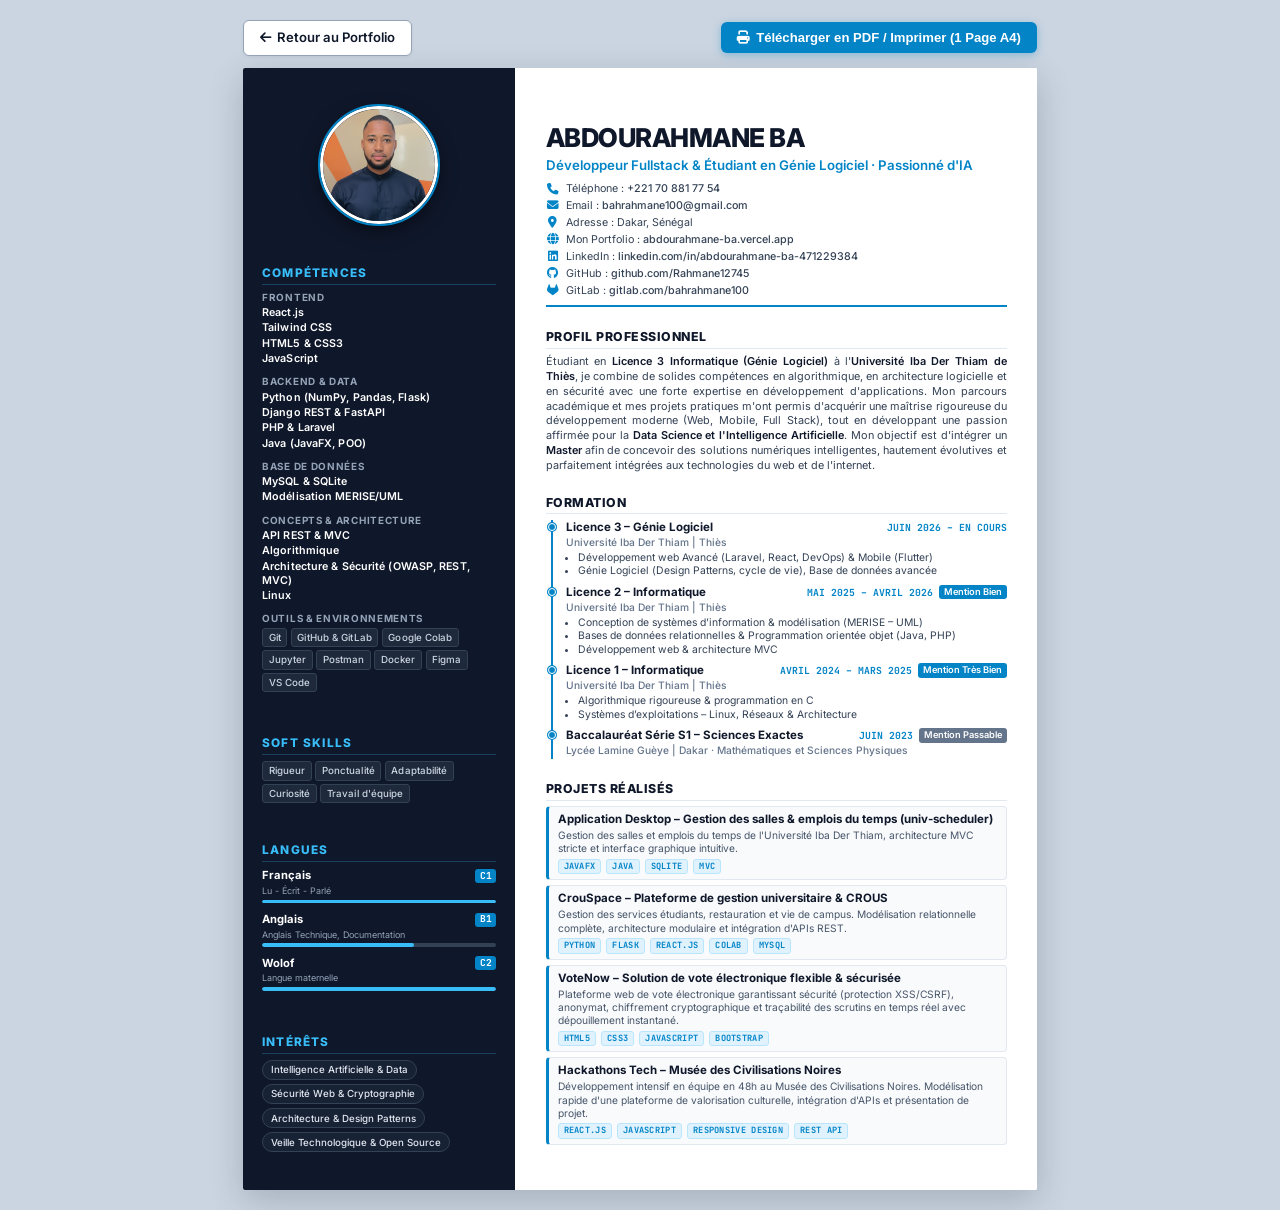
==== commit 2484e27b: "Format skills in exact vertical list layout matching screenshot (no dots)" ====
--- a/rah1.html
+++ b/rah1.html
@@ -31,36 +31,63 @@
 
       <!-- SECTION COMPÉTENCES -->
       <section class="sidebar-section">
-        <h3 class="sidebar-title">COMPÉTENCES TECHNIQUES</h3>
+        <h3 class="sidebar-title">COMPÉTENCES</h3>
         
         <!-- Frontend -->
-        <div class="skill-group">
-          <h4 class="skill-group-title">FRONTEND</h4>
-          <p class="skill-group-text">React.js • Tailwind CSS • HTML5 &amp; CSS3 • JavaScript</p>
+        <div class="skill-category">
+          <h4 class="category-title">FRONTEND</h4>
+          <ul class="skill-list">
+            <li>React.js</li>
+            <li>Tailwind CSS</li>
+            <li>HTML5 &amp; CSS3</li>
+            <li>JavaScript</li>
+          </ul>
         </div>
 
         <!-- Backend & Data -->
-        <div class="skill-group">
-          <h4 class="skill-group-title">BACKEND &amp; DATA</h4>
-          <p class="skill-group-text">Python (NumPy, Pandas, Flask) • Django REST &amp; FastAPI • PHP &amp; Laravel • Java (JavaFX, POO)</p>
+        <div class="skill-category">
+          <h4 class="category-title">BACKEND &amp; DATA</h4>
+          <ul class="skill-list">
+            <li>Python (NumPy, Pandas, Flask)</li>
+            <li>Django REST &amp; FastAPI</li>
+            <li>PHP &amp; Laravel</li>
+            <li>Java (JavaFX, POO)</li>
+          </ul>
         </div>
 
         <!-- Base de données -->
-        <div class="skill-group">
-          <h4 class="skill-group-title">BASE DE DONNÉES</h4>
-          <p class="skill-group-text">MySQL &amp; SQLite • Modélisation MERISE / UML</p>
+        <div class="skill-category">
+          <h4 class="category-title">BASE DE DONNÉES</h4>
+          <ul class="skill-list">
+            <li>MySQL &amp; SQLite</li>
+            <li>Modélisation MERISE/UML</li>
+          </ul>
         </div>
 
         <!-- Concepts & Architecture -->
-        <div class="skill-group">
-          <h4 class="skill-group-title">CONCEPTS &amp; ARCHITECTURE</h4>
-          <p class="skill-group-text">Architecture &amp; Sécurité (OWASP, MVC) • API REST • Algorithmique • Linux</p>
+        <div class="skill-category">
+          <h4 class="category-title">CONCEPTS &amp; ARCHITECTURE</h4>
+          <ul class="skill-list">
+            <li>API REST &amp; MVC</li>
+            <li>Algorithmique</li>
+            <li>Architecture &amp; Sécurité (OWASP, REST, MVC)</li>
+            <li>Linux</li>
+          </ul>
         </div>
 
         <!-- Outils & Environnements -->
-        <div class="skill-group">
-          <h4 class="skill-group-title">OUTILS &amp; ENVIRONNEMENTS</h4>
-          <p class="skill-group-text">Git • GitHub &amp; GitLab • Google Colab • Jupyter • Postman • Docker • Figma • VS Code</p>
+        <div class="skill-category">
+          <h4 class="category-title">OUTILS &amp; ENVIRONNEMENTS</h4>
+          <div class="tags-cloud">
+            <span class="tag-pill">Git</span>
+            <span class="tag-pill">GitHub &amp; GitLab</span>
+            <span class="tag-pill">Google Colab</span>
+            <span class="tag-pill">Jupyter</span>
+            <span class="tag-pill">Postman</span>
+            <span class="tag-pill">Docker</span>
+            <span class="tag-pill">Figma</span>
+            <span class="tag-pill">VS Code</span>
+          </div>
         </div>
       </section>
 
--- a/rah1.css
+++ b/rah1.css
@@ -138,28 +138,36 @@
   margin-bottom: 1px;
 }
 
-/* Groupes de compétences textuelles (Sans jauges / points - Format académique Master) */
-.skill-group {
-  display: flex;
-  flex-direction: column;
-  gap: 1.5px;
-  margin-bottom: 5px;
-}
-
-.skill-group-title {
+/* Catégories de compétences (Affichage vertical liste textuelle) */
+.skill-category {
+  display: flex;
+  flex-direction: column;
+  margin-bottom: 4px;
+}
+
+.category-title {
   font-size: 0.62rem;
   font-weight: 700;
-  color: #38bdf8;
+  color: #94a3b8;
   letter-spacing: 0.7px;
   text-transform: uppercase;
-  margin-bottom: 1px;
-}
-
-.skill-group-text {
-  font-size: 0.65rem;
-  color: #f1f5f9;
-  line-height: 1.35;
-  font-weight: 400;
+  margin-bottom: 2px;
+}
+
+.skill-list {
+  list-style: none;
+  padding: 0;
+  margin: 0;
+  display: flex;
+  flex-direction: column;
+  gap: 1.2px;
+}
+
+.skill-list li {
+  font-size: 0.67rem;
+  font-weight: 600;
+  color: #ffffff;
+  line-height: 1.32;
   letter-spacing: 0.1px;
 }
 
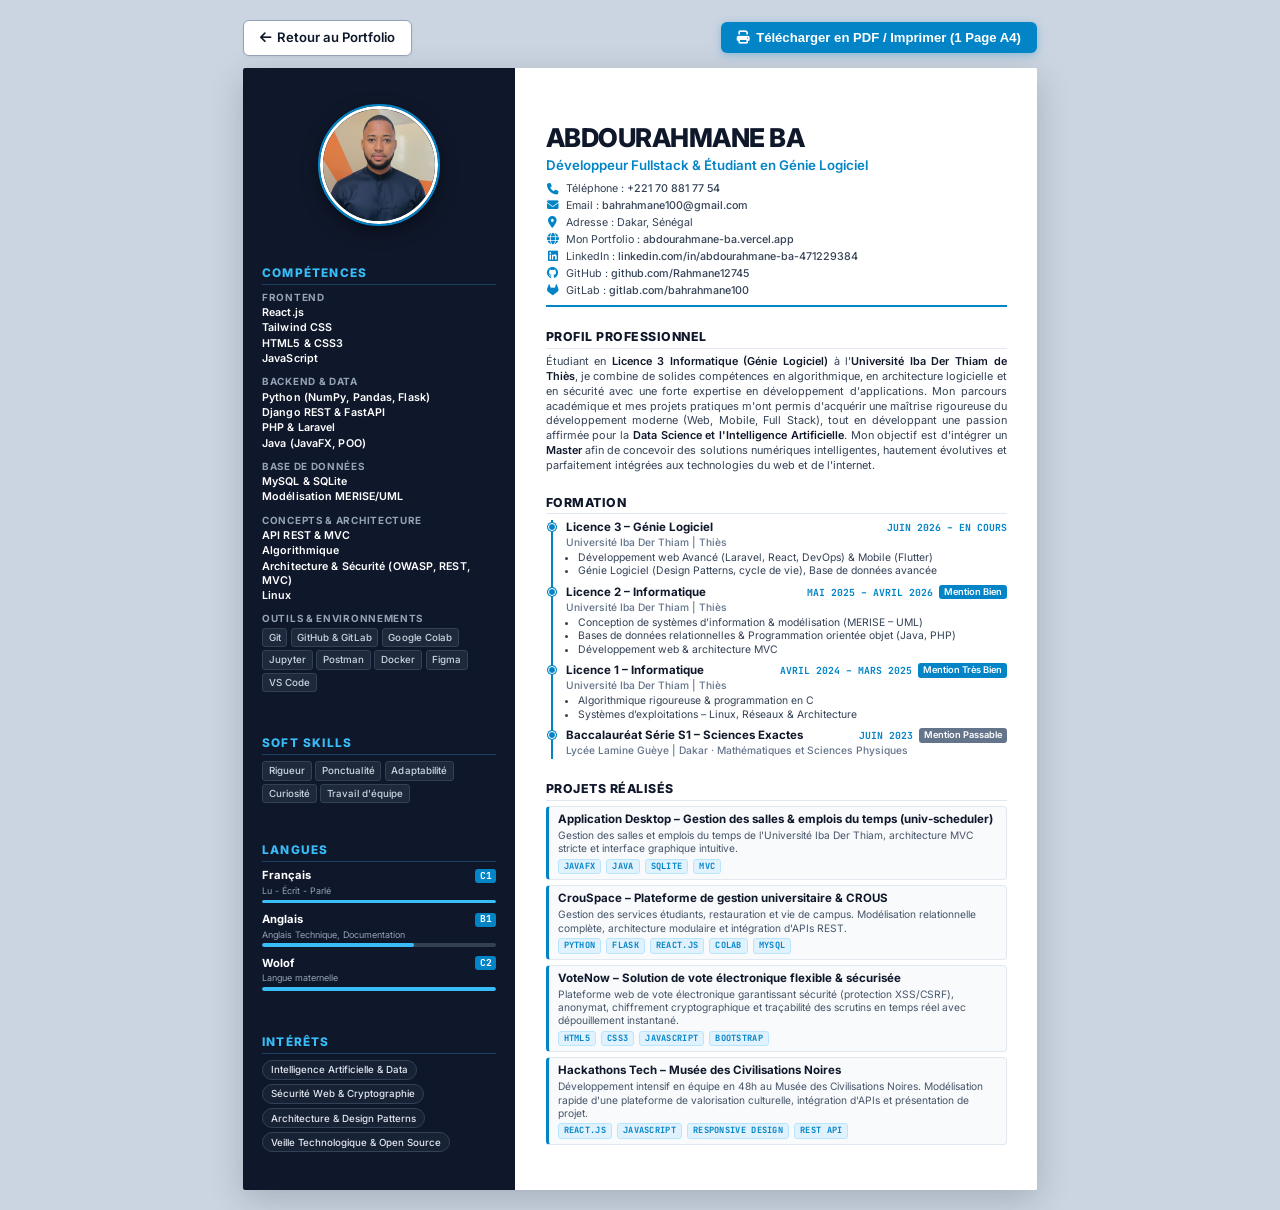
==== commit 25165e75: "Remove Passionné d'IA from header title in CV and portfolio" ====
--- a/rah1.html
+++ b/rah1.html
@@ -153,7 +153,7 @@
       <!-- EN-TÊTE DU CV -->
       <header class="cv-header">
         <h1 class="header-name">ABDOURAHMANE BA</h1>
-        <h2 class="header-title">Développeur Fullstack &amp; Étudiant en Génie Logiciel · Passionné d'IA</h2>
+        <h2 class="header-title">Développeur Fullstack &amp; Étudiant en Génie Logiciel</h2>
         
         <div class="contact-list">
           <div class="contact-entry">
